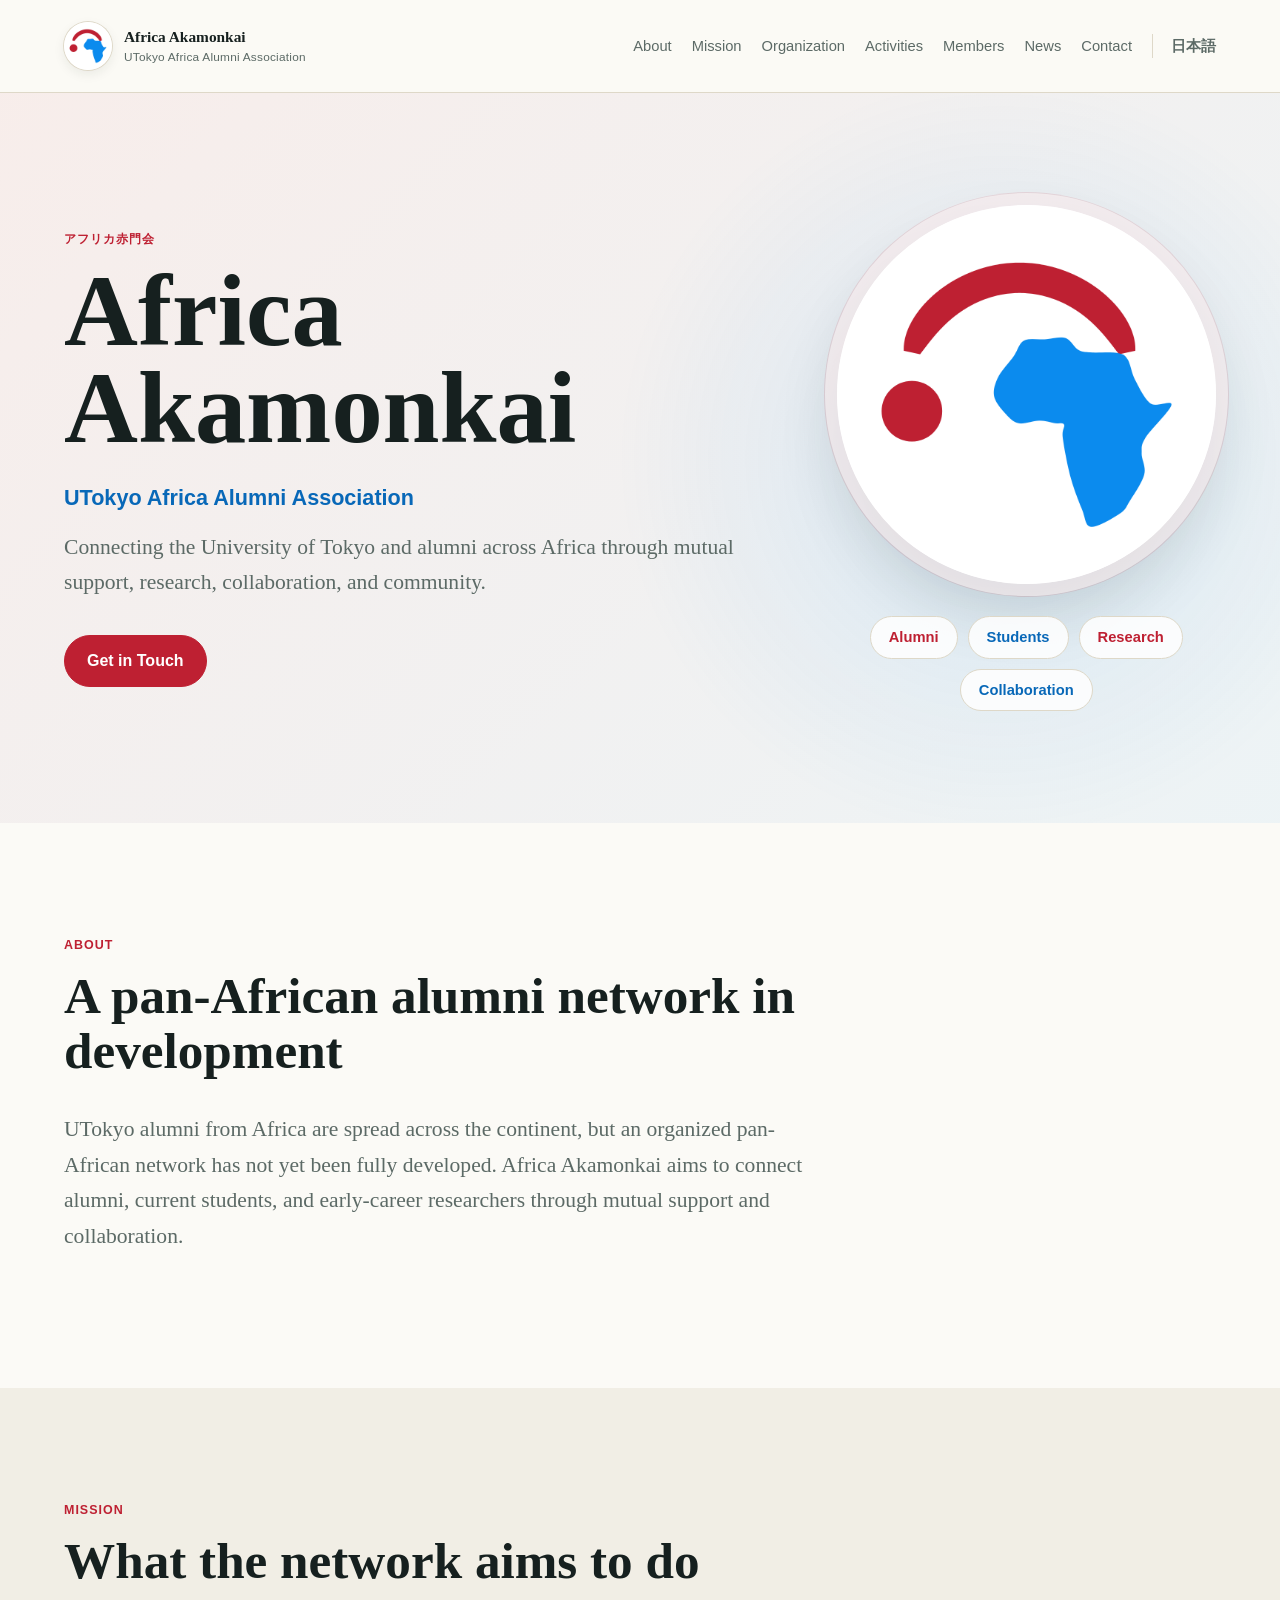
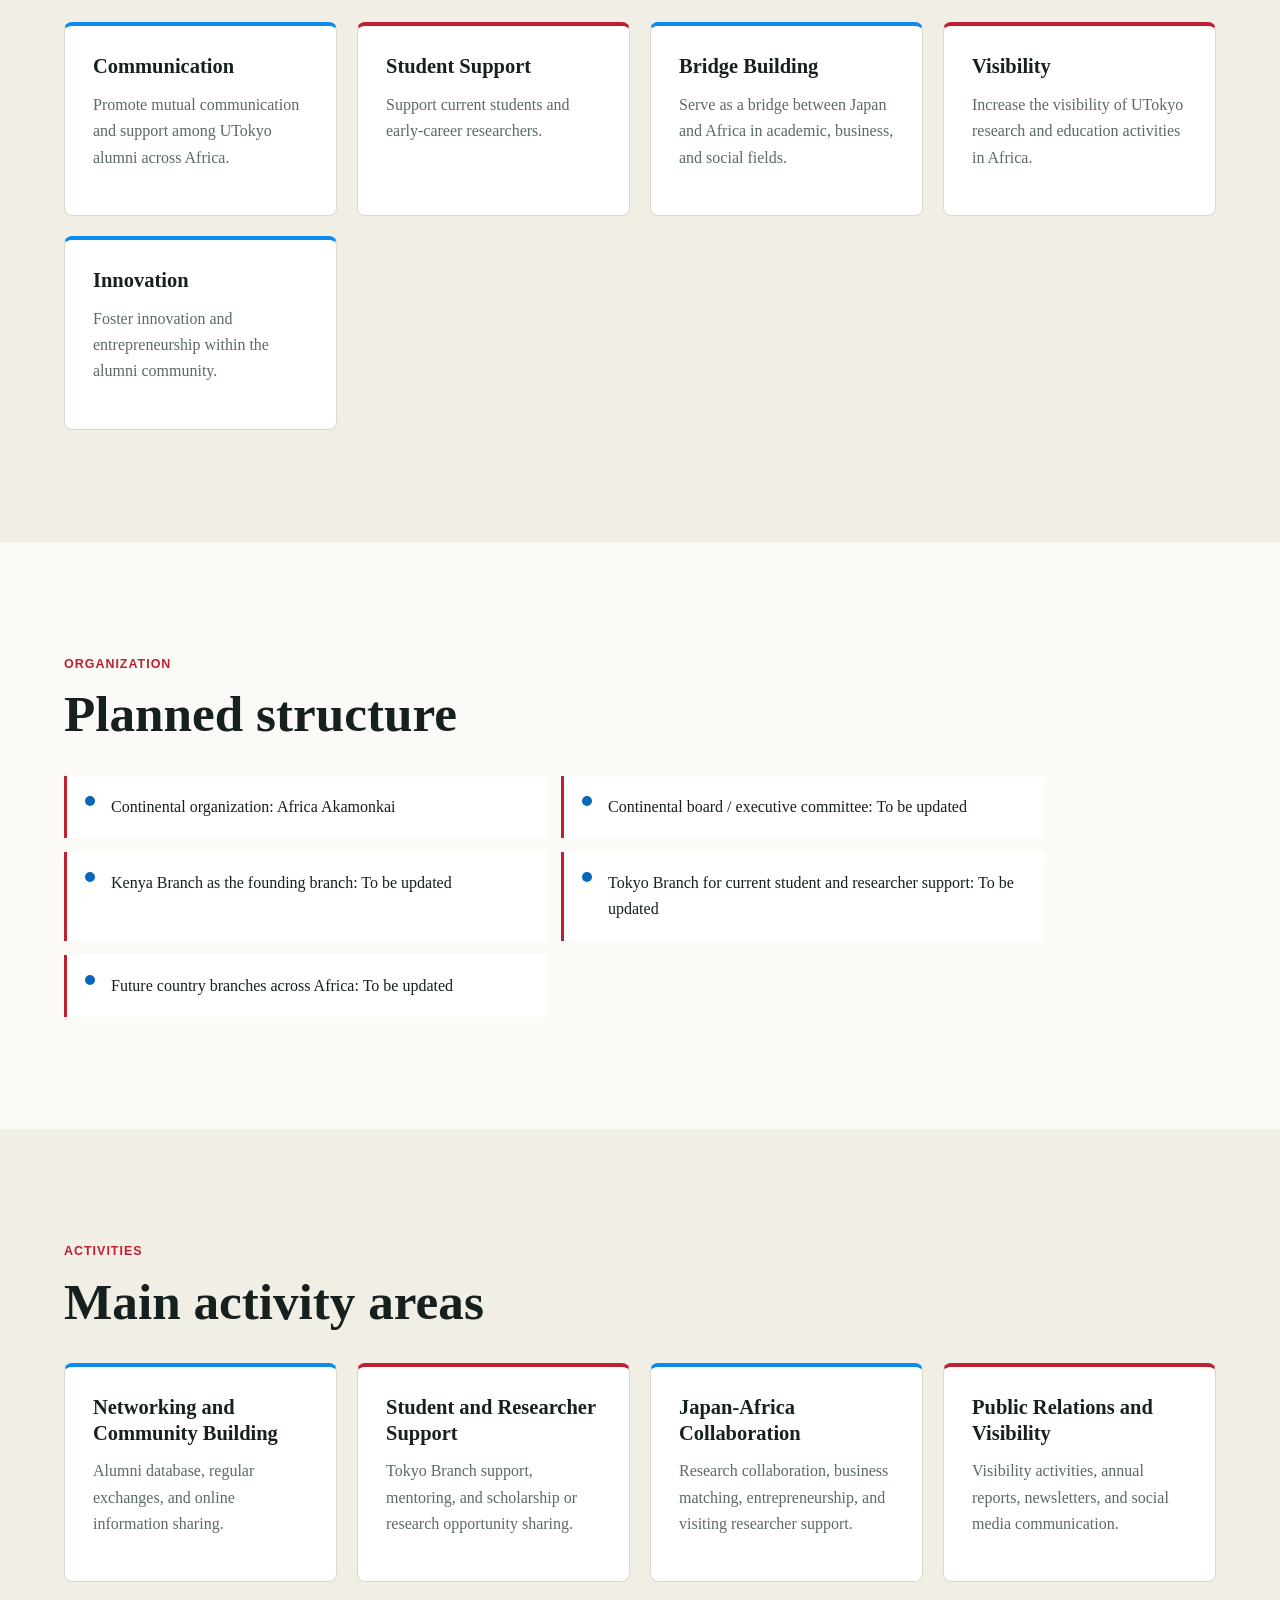
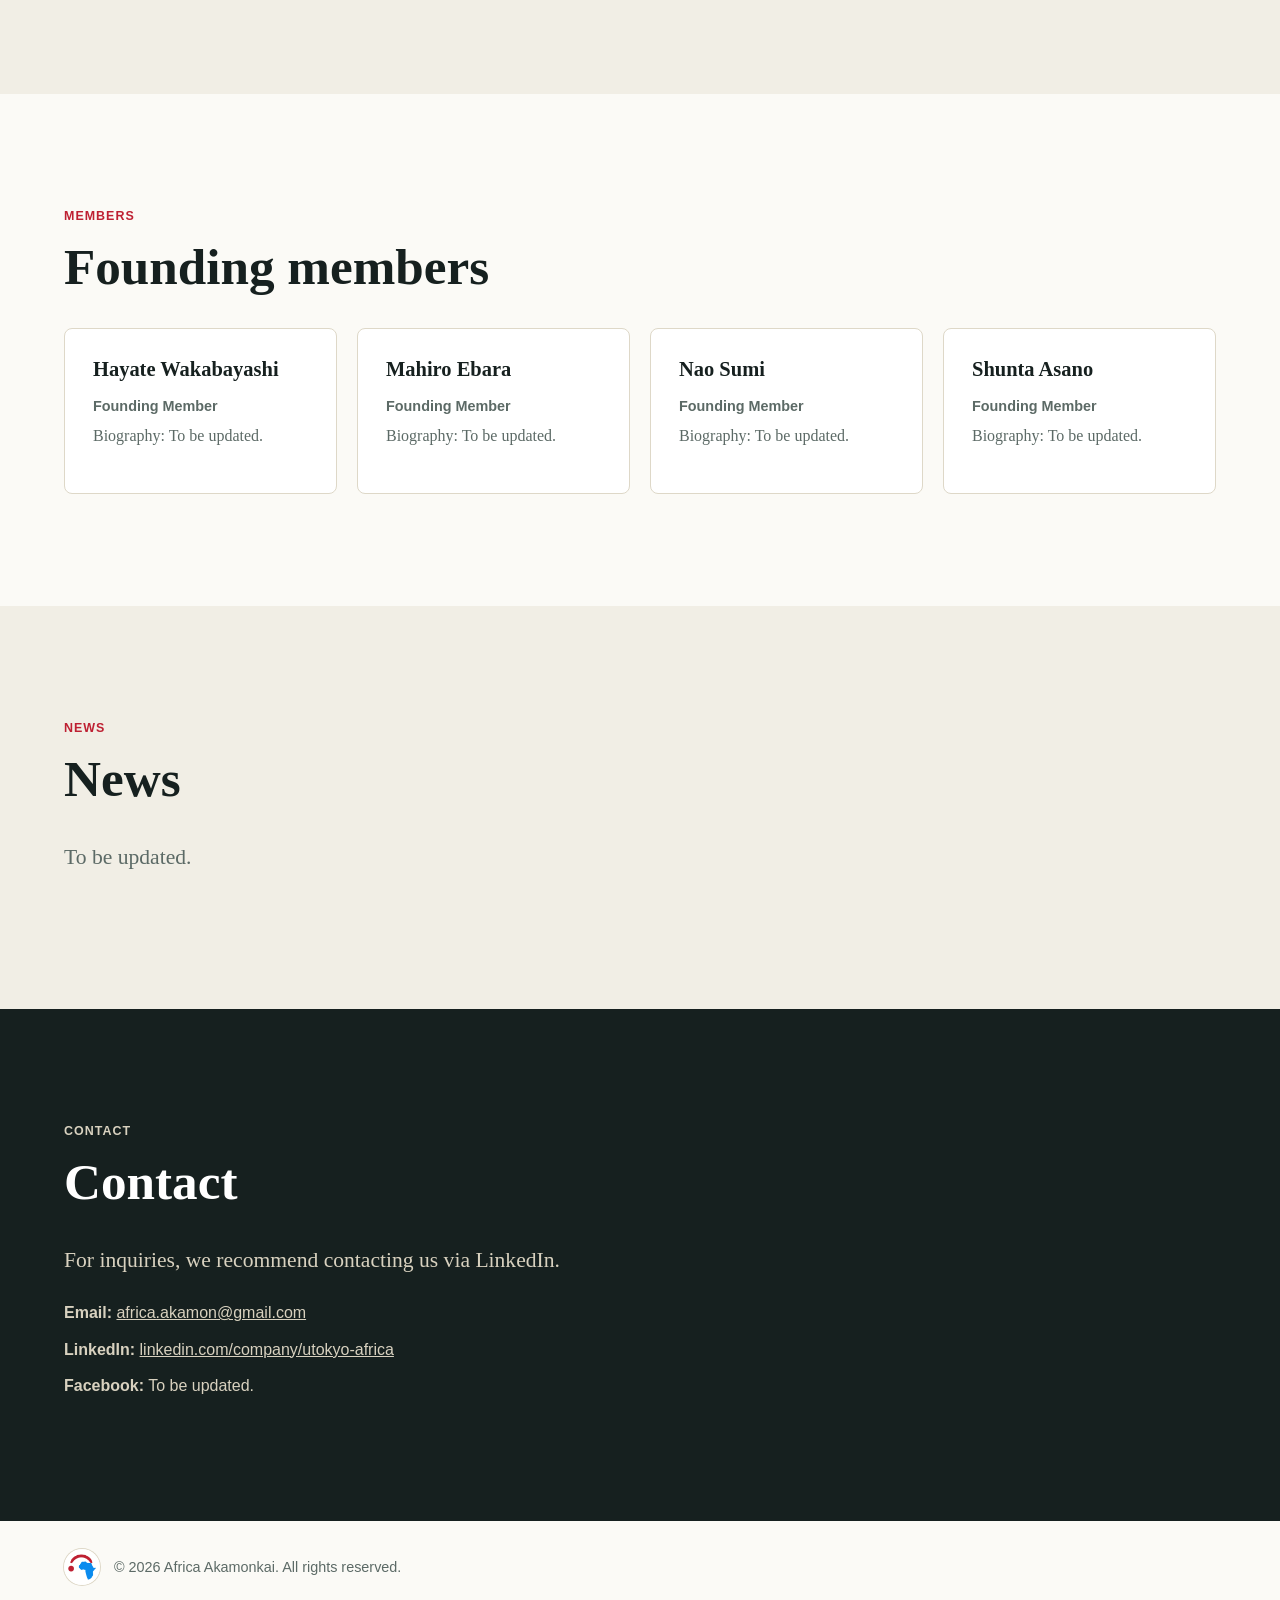
==== index.html @ 0e2a530e "Initial commit" ====
<!DOCTYPE html>
<html lang="en">
<head>
  <meta charset="utf-8">
  <meta name="viewport" content="width=device-width, initial-scale=1">
  <meta name="description" content="Africa Akamonkai is a planned pan-African alumni network connected to the University of Tokyo community.">
  <title>Africa Akamonkai | UTokyo Africa Alumni Association</title>
  <meta property="og:type" content="website">
  <meta property="og:site_name" content="Africa Akamonkai">
  <meta property="og:title" content="Africa Akamonkai | UTokyo Africa Alumni Association">
  <meta property="og:description" content="Africa Akamonkai is a planned pan-African alumni network connected to the University of Tokyo community.">
  <meta property="og:url" content="https://utokyo-africa.github.io/">
  <meta property="og:locale" content="en_US">
  <meta property="og:locale:alternate" content="ja_JP">
  <meta property="og:image" content="https://utokyo-africa.github.io/images/og-image.png">
  <meta property="og:image:type" content="image/png">
  <meta property="og:image:width" content="1200">
  <meta property="og:image:height" content="630">
  <meta property="og:image:alt" content="Africa Akamonkai logo with the text UTokyo Africa Alumni Association">
  <meta name="twitter:card" content="summary_large_image">
  <link rel="alternate" hreflang="ja" href="ja.html">
  <link rel="icon" type="image/png" href="images/akamonkai-icon-white-circle-1024.png">
  <link rel="apple-touch-icon" href="images/akamonkai-icon-white-square-1024.png">
  <link rel="stylesheet" href="styles.css">
</head>
<body>
  <header class="site-header">
    <a class="site-logo" href="#top" aria-label="Africa Akamonkai home">
      <img class="logo-mark" src="images/akamonkai-icon-white-circle-1024.png" alt="" width="48" height="48">
      <span class="logo-text">
        <span>Africa Akamonkai</span>
        <span class="logo-sub">UTokyo Africa Alumni Association</span>
      </span>
    </a>

    <nav class="site-nav" aria-label="Main navigation">
      <a href="#about">About</a>
      <a href="#mission">Mission</a>
      <a href="#organization">Organization</a>
      <a href="#activities">Activities</a>
      <a href="#members">Members</a>
      <a href="#news">News</a>
      <a href="#contact">Contact</a>
      <a class="language-link" href="ja.html" lang="ja">日本語</a>
    </nav>
  </header>

  <main id="top">
    <section class="hero section">
      <div class="hero-content">
        <p class="eyebrow">アフリカ赤門会</p>
        <h1>Africa Akamonkai</h1>
        <p class="subtitle">UTokyo Africa Alumni Association</p>
        <p class="hero-text">
          Connecting the University of Tokyo and alumni across Africa through
          mutual support, research, collaboration, and community.
        </p>
        <a class="button" href="#contact">Get in Touch</a>
      </div>
      <div class="hero-visual">
        <img class="hero-logo" src="images/akamonkai-icon-white-circle-1024.png" alt="Africa Akamonkai logo" width="1024" height="1024">
        <div class="hero-panel" aria-label="Focus areas">
          <span>Alumni</span>
          <span>Students</span>
          <span>Research</span>
          <span>Collaboration</span>
        </div>
      </div>
    </section>

    <section class="section" id="about">
      <div class="section-heading">
        <p class="eyebrow">About</p>
        <h2>A pan-African alumni network in development</h2>
      </div>
      <p class="lead">
        UTokyo alumni from Africa are spread across the continent, but an
        organized pan-African network has not yet been fully developed. Africa
        Akamonkai aims to connect alumni, current students, and early-career
        researchers through mutual support and collaboration.
      </p>
    </section>

    <section class="section tinted" id="mission">
      <div class="section-heading">
        <p class="eyebrow">Mission</p>
        <h2>What the network aims to do</h2>
      </div>
      <div class="card-grid">
        <article class="card">
          <h3>Communication</h3>
          <p>Promote mutual communication and support among UTokyo alumni across Africa.</p>
        </article>
        <article class="card">
          <h3>Student Support</h3>
          <p>Support current students and early-career researchers.</p>
        </article>
        <article class="card">
          <h3>Bridge Building</h3>
          <p>Serve as a bridge between Japan and Africa in academic, business, and social fields.</p>
        </article>
        <article class="card">
          <h3>Visibility</h3>
          <p>Increase the visibility of UTokyo research and education activities in Africa.</p>
        </article>
        <article class="card">
          <h3>Innovation</h3>
          <p>Foster innovation and entrepreneurship within the alumni community.</p>
        </article>
      </div>
    </section>

    <section class="section" id="organization">
      <div class="section-heading">
        <p class="eyebrow">Organization</p>
        <h2>Planned structure</h2>
      </div>
      <ul class="activity-list">
        <li>Continental organization: Africa Akamonkai</li>
        <li>Continental board / executive committee: To be updated</li>
        <li>Kenya Branch as the founding branch: To be updated</li>
        <li>Tokyo Branch for current student and researcher support: To be updated</li>
        <li>Future country branches across Africa: To be updated</li>
      </ul>
    </section>

    <section class="section tinted" id="activities">
      <div class="section-heading">
        <p class="eyebrow">Activities</p>
        <h2>Main activity areas</h2>
      </div>
      <div class="card-grid">
        <article class="card">
          <h3>Networking and Community Building</h3>
          <p>Alumni database, regular exchanges, and online information sharing.</p>
        </article>
        <article class="card">
          <h3>Student and Researcher Support</h3>
          <p>Tokyo Branch support, mentoring, and scholarship or research opportunity sharing.</p>
        </article>
        <article class="card">
          <h3>Japan-Africa Collaboration</h3>
          <p>Research collaboration, business matching, entrepreneurship, and visiting researcher support.</p>
        </article>
        <article class="card">
          <h3>Public Relations and Visibility</h3>
          <p>Visibility activities, annual reports, newsletters, and social media communication.</p>
        </article>
      </div>
    </section>

    <section class="section" id="members">
      <div class="section-heading">
        <p class="eyebrow">Members</p>
        <h2>Founding members</h2>
      </div>
      <div class="card-grid">
        <article class="member-card">
          <h3>Hayate Wakabayashi</h3>
          <p class="role">Founding Member</p>
          <p>Biography: To be updated.</p>
        </article>
        <article class="member-card">
          <h3>Mahiro Ebara</h3>
          <p class="role">Founding Member</p>
          <p>Biography: To be updated.</p>
        </article>
        <article class="member-card">
          <h3>Nao Sumi</h3>
          <p class="role">Founding Member</p>
          <p>Biography: To be updated.</p>
        </article>
        <article class="member-card">
          <h3>Shunta Asano</h3>
          <p class="role">Founding Member</p>
          <p>Biography: To be updated.</p>
        </article>
      </div>
    </section>

    <section class="section tinted" id="news">
      <div class="section-heading">
        <p class="eyebrow">News</p>
        <h2>News</h2>
      </div>
      <p class="lead">To be updated.</p>
    </section>

    <section class="section contact-section" id="contact">
      <div class="section-heading">
        <p class="eyebrow">Contact</p>
        <h2>Contact</h2>
      </div>
      <p class="lead">For inquiries, we recommend contacting us via LinkedIn.</p>
      <div class="contact-list">
        <p><strong>Email:</strong> <a href="mailto:africa.akamon@gmail.com">africa.akamon@gmail.com</a></p>
        <p><strong>LinkedIn:</strong> <a href="https://www.linkedin.com/company/utokyo-africa/home/" target="_blank" rel="noopener noreferrer">linkedin.com/company/utokyo-africa</a></p>
        <p><strong>Facebook:</strong> To be updated.</p>
      </div>
    </section>
  </main>

  <footer class="site-footer">
    <img class="footer-logo" src="images/akamonkai-icon-white-circle-1024.png" alt="" width="36" height="36">
    <p>&copy; 2026 Africa Akamonkai. All rights reserved.</p>
  </footer>
</body>
</html>
---- styles.css ----
:root {
  --ink: #16201f;
  --muted: #5c6a66;
  --paper: #fbfaf6;
  --soft: #f1eee5;
  --line: #ded8c8;
  --akamon-red: #be2032;
  --akamon-red-dark: #9a1828;
  --africa-blue: #0b8bee;
  --africa-blue-ink: #0868b8;
  --white: #ffffff;
  --shadow: 0 18px 45px rgba(22, 32, 31, 0.08);
}

* {
  box-sizing: border-box;
}

html {
  scroll-behavior: smooth;
}

body {
  margin: 0;
  color: var(--ink);
  background: var(--paper);
  font-family: Georgia, "Times New Roman", "Hiragino Mincho ProN", "Yu Mincho", serif;
  line-height: 1.65;
}

a {
  color: inherit;
}

a:focus-visible,
button:focus-visible {
  outline: 3px solid rgba(11, 139, 238, 0.4);
  outline-offset: 4px;
}

.site-header {
  display: flex;
  align-items: center;
  justify-content: space-between;
  gap: 24px;
  padding: 22px clamp(20px, 5vw, 72px);
  border-bottom: 1px solid var(--line);
  background: rgba(251, 250, 246, 0.95);
}

.site-logo {
  display: inline-flex;
  align-items: center;
  gap: 12px;
  color: var(--ink);
  font-size: 0.96rem;
  font-weight: 700;
  line-height: 1.2;
  text-decoration: none;
}

.logo-mark {
  display: block;
  flex-shrink: 0;
  width: 48px;
  height: 48px;
  border-radius: 50%;
  background: var(--white);
  box-shadow: 0 0 0 1px var(--line), 0 4px 12px rgba(22, 32, 31, 0.08);
}

.logo-text {
  display: grid;
  gap: 3px;
}

.logo-sub {
  color: var(--muted);
  font-family: Arial, "Hiragino Sans", "Yu Gothic", sans-serif;
  font-size: 0.74rem;
  font-weight: 400;
  letter-spacing: 0.02em;
}

.site-nav {
  display: flex;
  flex-wrap: wrap;
  justify-content: flex-end;
  gap: 10px 20px;
  color: var(--muted);
  font-family: Arial, sans-serif;
  font-size: 0.92rem;
}

.site-nav a {
  text-decoration: none;
}

.site-nav a:hover {
  color: var(--akamon-red);
}

.language-link {
  padding-left: 18px;
  border-left: 1px solid var(--line);
  font-weight: 700;
}

.section {
  padding: clamp(64px, 9vw, 112px) clamp(20px, 5vw, 72px);
}

.hero {
  display: grid;
  grid-template-columns: minmax(0, 1.1fr) minmax(280px, 0.6fr);
  gap: clamp(32px, 6vw, 84px);
  align-items: center;
  min-height: 74vh;
  background:
    radial-gradient(circle at 78% 50%, rgba(11, 139, 238, 0.12), transparent 36%),
    linear-gradient(135deg, rgba(190, 32, 50, 0.06), rgba(11, 139, 238, 0.06));
}

.hero-content {
  max-width: 850px;
}

.eyebrow {
  margin: 0 0 12px;
  color: var(--akamon-red);
  font-family: Arial, sans-serif;
  font-size: 0.78rem;
  font-weight: 700;
  letter-spacing: 0.08em;
  text-transform: uppercase;
}

h1,
h2,
h3,
p {
  margin-top: 0;
}

h1 {
  max-width: 900px;
  margin-bottom: 24px;
  font-size: clamp(2.8rem, 8vw, 6.6rem);
  line-height: 0.95;
  letter-spacing: 0;
}

h2 {
  margin-bottom: 18px;
  font-size: clamp(2rem, 4vw, 3.6rem);
  line-height: 1.08;
  letter-spacing: 0;
}

h3 {
  margin-bottom: 12px;
  font-size: 1.28rem;
  line-height: 1.25;
}

.hero-text,
.lead,
.subtitle {
  max-width: 760px;
  color: var(--muted);
  font-size: clamp(1.12rem, 2vw, 1.35rem);
}

.subtitle {
  margin-bottom: 14px;
  color: var(--africa-blue-ink);
  font-family: Arial, "Hiragino Sans", "Yu Gothic", sans-serif;
  font-weight: 700;
}

.button {
  display: inline-flex;
  min-height: 48px;
  align-items: center;
  justify-content: center;
  margin-top: 12px;
  padding: 12px 22px;
  border: 1px solid var(--akamon-red);
  border-radius: 999px;
  color: var(--white);
  background: var(--akamon-red);
  font-family: Arial, sans-serif;
  font-weight: 700;
  text-decoration: none;
}

.button:hover {
  background: var(--akamon-red-dark);
}

.hero-visual {
  display: grid;
  justify-items: center;
  gap: 32px;
}

.hero-logo {
  display: block;
  width: min(100%, 380px);
  height: auto;
  border-radius: 50%;
  background: var(--white);
  box-shadow:
    0 0 0 12px rgba(255, 255, 255, 0.55),
    0 0 0 13px rgba(190, 32, 50, 0.12),
    0 28px 60px rgba(22, 32, 31, 0.14);
}

.hero-panel {
  display: flex;
  flex-wrap: wrap;
  justify-content: center;
  gap: 10px;
}

.hero-panel span {
  padding: 8px 18px;
  border: 1px solid var(--line);
  border-radius: 999px;
  color: var(--akamon-red);
  background: rgba(255, 255, 255, 0.85);
  font-family: Arial, "Hiragino Sans", "Yu Gothic", sans-serif;
  font-size: 0.92rem;
  font-weight: 700;
}

.hero-panel span:nth-child(even) {
  color: var(--africa-blue-ink);
}

.section-heading {
  max-width: 760px;
  margin-bottom: 34px;
}

.tinted {
  background: var(--soft);
}

.card-grid {
  display: grid;
  grid-template-columns: repeat(auto-fit, minmax(240px, 1fr));
  gap: 20px;
}

.card,
.member-card,
.news-item {
  border: 1px solid var(--line);
  border-radius: 8px;
  background: var(--white);
}

.card,
.member-card {
  padding: 28px;
}

.card {
  border-top: 4px solid var(--africa-blue);
}

.card:nth-child(even) {
  border-top-color: var(--akamon-red);
}

.card p,
.member-card p,
.news-item p {
  color: var(--muted);
}

.activity-list {
  display: grid;
  grid-template-columns: repeat(2, minmax(0, 1fr));
  gap: 14px;
  max-width: 980px;
  margin: 0;
  padding: 0;
  list-style: none;
}

.activity-list li {
  position: relative;
  padding: 18px 18px 18px 44px;
  border-left: 3px solid var(--akamon-red);
  background: var(--white);
}

.activity-list li::before {
  position: absolute;
  top: 20px;
  left: 18px;
  width: 10px;
  height: 10px;
  border-radius: 50%;
  background: var(--africa-blue-ink);
  content: "";
}

.role {
  margin-bottom: 4px;
  color: var(--akamon-red);
  font-family: Arial, sans-serif;
  font-size: 0.9rem;
  font-weight: 700;
}

.affiliation {
  margin-bottom: 18px;
  font-style: italic;
}

.news-list {
  display: grid;
  gap: 16px;
}

.news-item {
  padding: 24px 28px;
}

.news-item time {
  display: block;
  margin-bottom: 8px;
  color: var(--africa-blue-ink);
  font-family: Arial, sans-serif;
  font-size: 0.86rem;
  font-weight: 700;
}

.contact-section {
  background: var(--ink);
  color: var(--white);
}

.contact-section .eyebrow,
.contact-section .lead {
  color: #d8d1bf;
}

.contact-links {
  display: flex;
  flex-wrap: wrap;
  gap: 12px;
  margin-top: 26px;
}

.contact-list p {
  margin-bottom: 10px;
  color: #d8d1bf;
  font-family: Arial, "Hiragino Sans", "Yu Gothic", sans-serif;
}

.contact-links a {
  display: inline-flex;
  min-height: 44px;
  align-items: center;
  padding: 10px 16px;
  border: 1px solid rgba(255, 255, 255, 0.28);
  border-radius: 999px;
  color: var(--white);
  font-family: Arial, sans-serif;
  text-decoration: none;
}

.contact-links a:hover {
  border-color: var(--white);
  background: rgba(255, 255, 255, 0.08);
}

.site-footer {
  display: flex;
  align-items: center;
  gap: 14px;
  padding: 28px clamp(20px, 5vw, 72px);
  color: var(--muted);
  background: var(--paper);
  font-family: Arial, sans-serif;
  font-size: 0.9rem;
}

.site-footer p {
  margin: 0;
}

.footer-logo {
  display: block;
  width: 36px;
  height: 36px;
  border-radius: 50%;
  box-shadow: 0 0 0 1px var(--line);
}

@media (max-width: 900px) {
  .site-header {
    align-items: flex-start;
    flex-direction: column;
  }

  .site-nav {
    justify-content: flex-start;
  }

  .hero {
    grid-template-columns: 1fr;
    min-height: auto;
  }

  .hero-visual {
    justify-items: start;
    gap: 24px;
  }

  .hero-logo {
    width: min(60%, 260px);
  }

  .hero-panel {
    justify-content: flex-start;
  }

  .card-grid,
  .activity-list {
    grid-template-columns: 1fr;
  }
}

@media (max-width: 560px) {
  .section {
    padding: 56px 18px;
  }

  .site-header {
    padding: 18px;
  }

  .site-nav {
    gap: 8px 14px;
    font-size: 0.88rem;
  }

  .logo-mark {
    width: 42px;
    height: 42px;
  }

  .card,
  .member-card,
  .news-item {
    padding: 22px;
  }
}
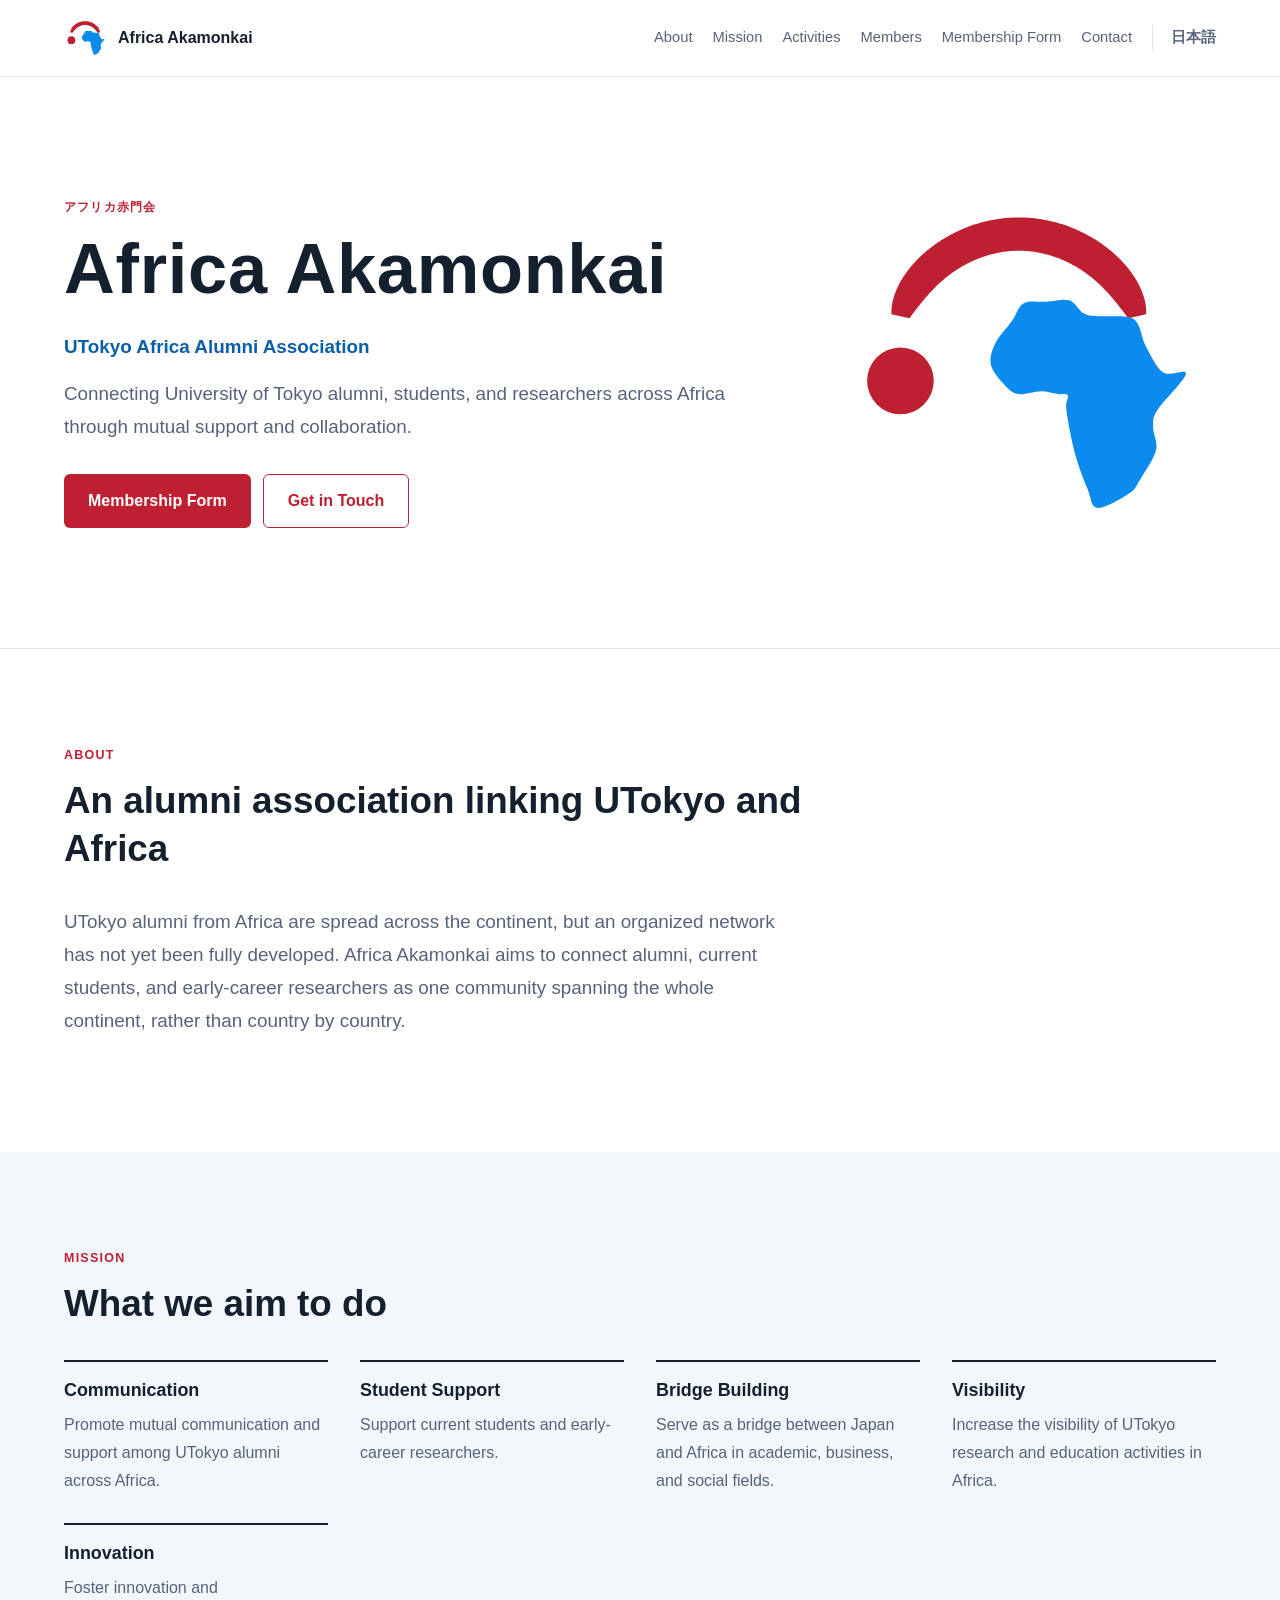
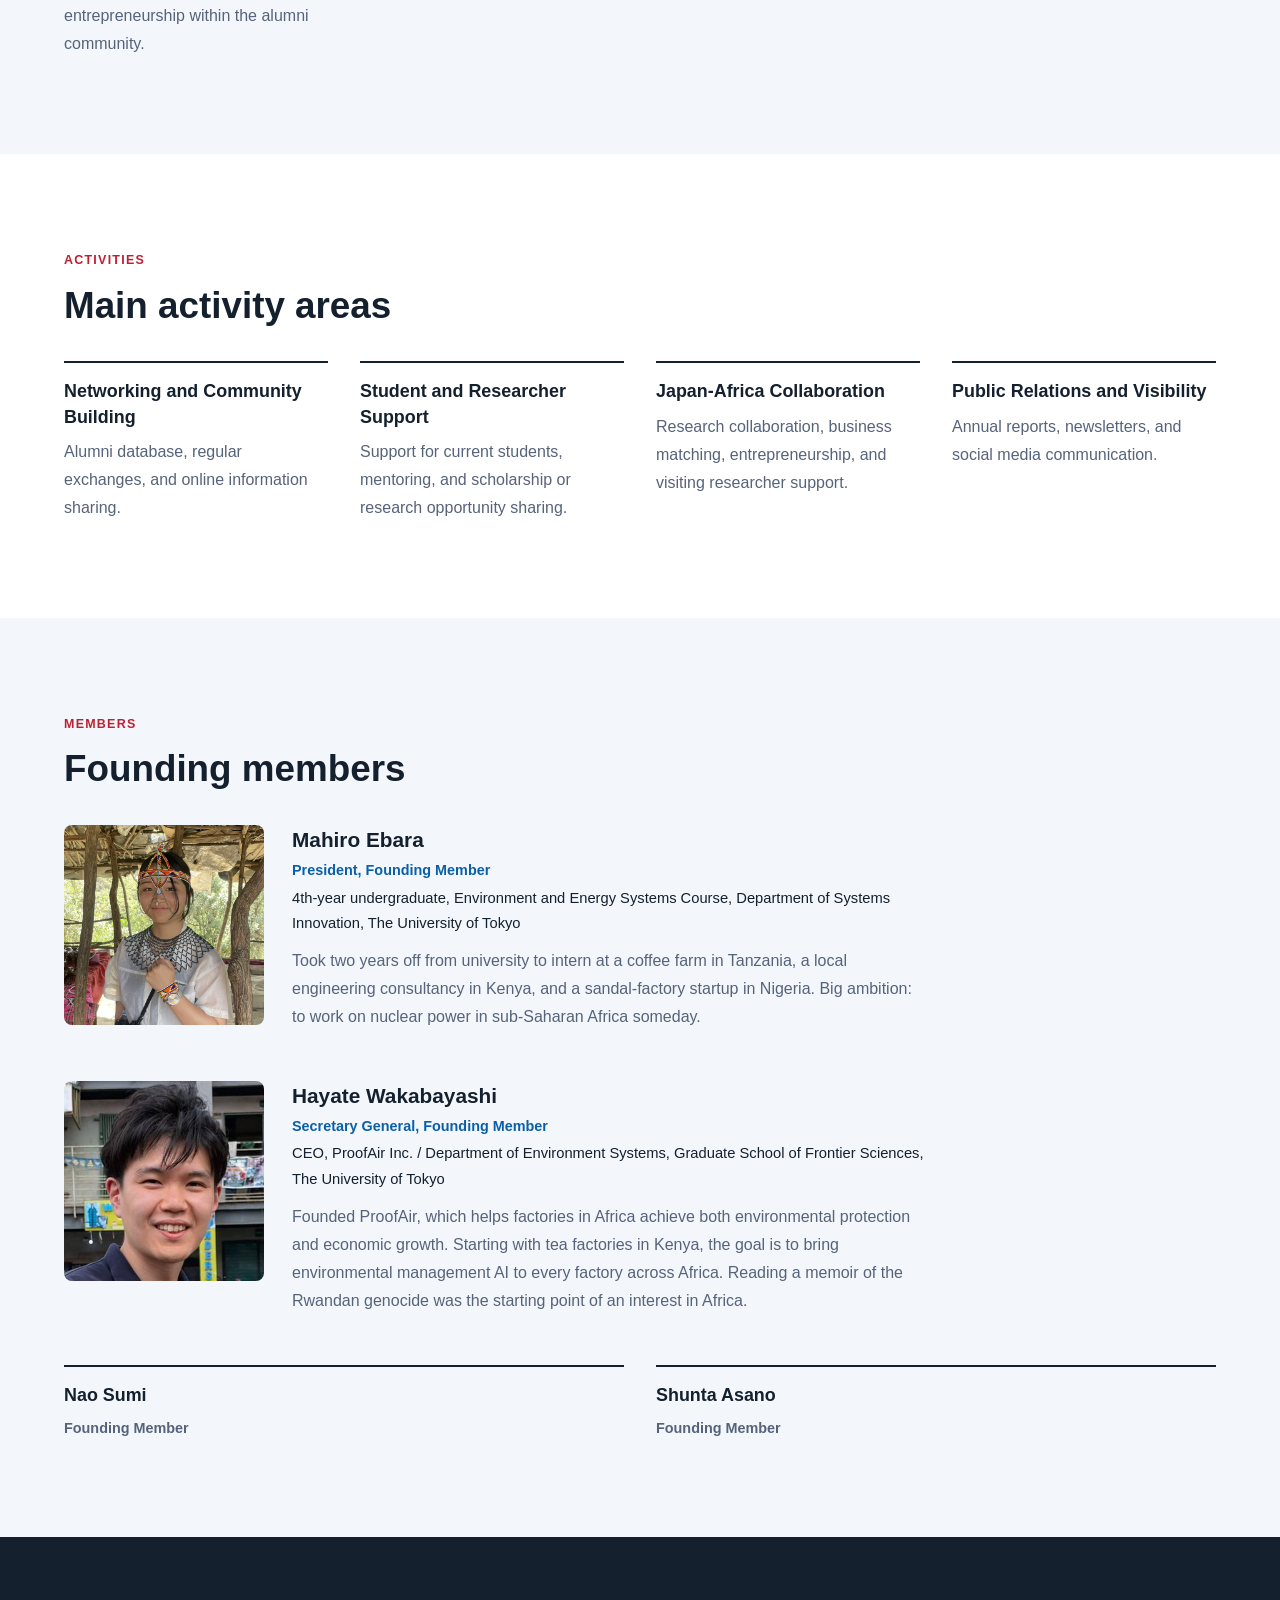
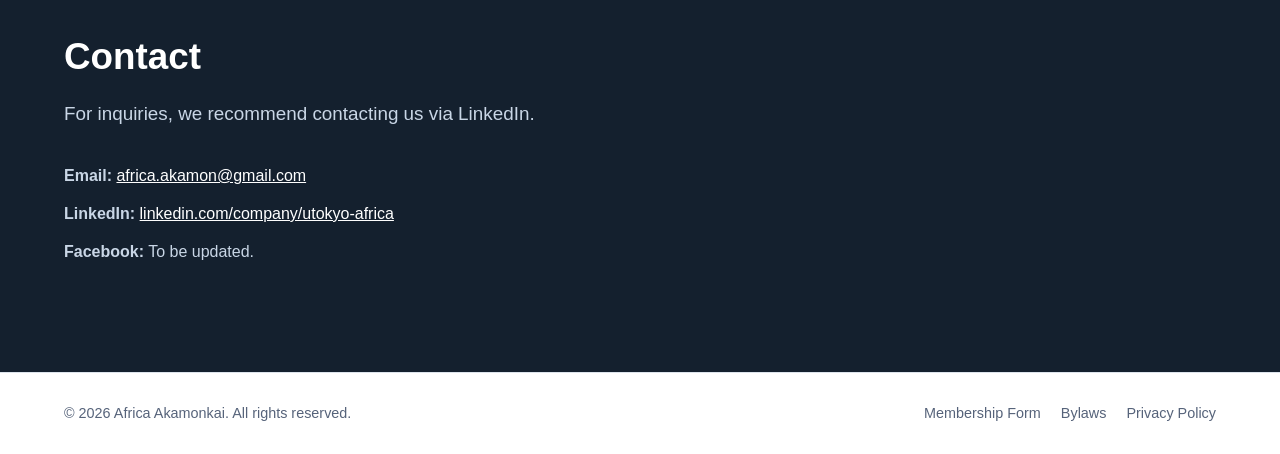
==== commit 18beb710: "Update site design and add membership form, bylaws, and privacy policy pages - Refresh layout, typog" ====
--- a/index.html
+++ b/index.html
@@ -3,43 +3,30 @@
 <head>
   <meta charset="utf-8">
   <meta name="viewport" content="width=device-width, initial-scale=1">
-  <meta name="description" content="Africa Akamonkai is a planned pan-African alumni network connected to the University of Tokyo community.">
+  <meta name="description" content="Africa Akamonkai (UTokyo Africa Alumni Association) connects University of Tokyo alumni, students, and researchers across Africa.">
+  <meta property="og:title" content="Africa Akamonkai | UTokyo Africa Alumni Association">
+  <meta property="og:description" content="Connecting University of Tokyo alumni, students, and researchers across Africa.">
+  <meta property="og:image" content="https://utokyo-africa.github.io/assets/og-image.png">
+  <meta property="og:type" content="website">
   <title>Africa Akamonkai | UTokyo Africa Alumni Association</title>
-  <meta property="og:type" content="website">
-  <meta property="og:site_name" content="Africa Akamonkai">
-  <meta property="og:title" content="Africa Akamonkai | UTokyo Africa Alumni Association">
-  <meta property="og:description" content="Africa Akamonkai is a planned pan-African alumni network connected to the University of Tokyo community.">
-  <meta property="og:url" content="https://utokyo-africa.github.io/">
-  <meta property="og:locale" content="en_US">
-  <meta property="og:locale:alternate" content="ja_JP">
-  <meta property="og:image" content="https://utokyo-africa.github.io/images/og-image.png">
-  <meta property="og:image:type" content="image/png">
-  <meta property="og:image:width" content="1200">
-  <meta property="og:image:height" content="630">
-  <meta property="og:image:alt" content="Africa Akamonkai logo with the text UTokyo Africa Alumni Association">
-  <meta name="twitter:card" content="summary_large_image">
+  <link rel="icon" type="image/png" href="assets/favicon.png">
+  <link rel="apple-touch-icon" href="assets/og-image.png">
   <link rel="alternate" hreflang="ja" href="ja.html">
-  <link rel="icon" type="image/png" href="images/akamonkai-icon-white-circle-1024.png">
-  <link rel="apple-touch-icon" href="images/akamonkai-icon-white-square-1024.png">
   <link rel="stylesheet" href="styles.css">
 </head>
 <body>
   <header class="site-header">
     <a class="site-logo" href="#top" aria-label="Africa Akamonkai home">
-      <img class="logo-mark" src="images/akamonkai-icon-white-circle-1024.png" alt="" width="48" height="48">
-      <span class="logo-text">
-        <span>Africa Akamonkai</span>
-        <span class="logo-sub">UTokyo Africa Alumni Association</span>
-      </span>
+      <img src="assets/logo-mark.svg" alt="" width="44" height="44">
+      <span>Africa Akamonkai</span>
     </a>
 
     <nav class="site-nav" aria-label="Main navigation">
       <a href="#about">About</a>
       <a href="#mission">Mission</a>
-      <a href="#organization">Organization</a>
       <a href="#activities">Activities</a>
       <a href="#members">Members</a>
-      <a href="#news">News</a>
+      <a href="join.html">Membership Form</a>
       <a href="#contact">Contact</a>
       <a class="language-link" href="ja.html" lang="ja">日本語</a>
     </nav>
@@ -48,43 +35,41 @@
   <main id="top">
     <section class="hero section">
       <div class="hero-content">
-        <p class="eyebrow">アフリカ赤門会</p>
+        <p class="eyebrow" lang="ja">アフリカ赤門会</p>
         <h1>Africa Akamonkai</h1>
         <p class="subtitle">UTokyo Africa Alumni Association</p>
         <p class="hero-text">
-          Connecting the University of Tokyo and alumni across Africa through
-          mutual support, research, collaboration, and community.
+          Connecting University of Tokyo alumni, students, and researchers
+          across Africa through mutual support and collaboration.
         </p>
-        <a class="button" href="#contact">Get in Touch</a>
+        <div class="hero-actions">
+          <a class="button" href="join.html">Membership Form</a>
+          <a class="button button-outline" href="#contact">Get in Touch</a>
+        </div>
       </div>
-      <div class="hero-visual">
-        <img class="hero-logo" src="images/akamonkai-icon-white-circle-1024.png" alt="Africa Akamonkai logo" width="1024" height="1024">
-        <div class="hero-panel" aria-label="Focus areas">
-          <span>Alumni</span>
-          <span>Students</span>
-          <span>Research</span>
-          <span>Collaboration</span>
-        </div>
+      <div class="hero-mark">
+        <img src="assets/logo-mark.svg" alt="Africa Akamonkai logo: a red arc rising from a red sun and crossing over to the African continent" width="420" height="420">
       </div>
     </section>
 
     <section class="section" id="about">
       <div class="section-heading">
         <p class="eyebrow">About</p>
-        <h2>A pan-African alumni network in development</h2>
+        <h2>An alumni association linking UTokyo and Africa</h2>
       </div>
       <p class="lead">
         UTokyo alumni from Africa are spread across the continent, but an
-        organized pan-African network has not yet been fully developed. Africa
-        Akamonkai aims to connect alumni, current students, and early-career
-        researchers through mutual support and collaboration.
+        organized network has not yet been fully developed. Africa Akamonkai
+        aims to connect alumni, current students, and early-career researchers
+        as one community spanning the whole continent, rather than country by
+        country.
       </p>
     </section>
 
     <section class="section tinted" id="mission">
       <div class="section-heading">
         <p class="eyebrow">Mission</p>
-        <h2>What the network aims to do</h2>
+        <h2>What we aim to do</h2>
       </div>
       <div class="card-grid">
         <article class="card">
@@ -110,21 +95,7 @@
       </div>
     </section>
 
-    <section class="section" id="organization">
-      <div class="section-heading">
-        <p class="eyebrow">Organization</p>
-        <h2>Planned structure</h2>
-      </div>
-      <ul class="activity-list">
-        <li>Continental organization: Africa Akamonkai</li>
-        <li>Continental board / executive committee: To be updated</li>
-        <li>Kenya Branch as the founding branch: To be updated</li>
-        <li>Tokyo Branch for current student and researcher support: To be updated</li>
-        <li>Future country branches across Africa: To be updated</li>
-      </ul>
-    </section>
-
-    <section class="section tinted" id="activities">
+    <section class="section" id="activities">
       <div class="section-heading">
         <p class="eyebrow">Activities</p>
         <h2>Main activity areas</h2>
@@ -136,7 +107,7 @@
         </article>
         <article class="card">
           <h3>Student and Researcher Support</h3>
-          <p>Tokyo Branch support, mentoring, and scholarship or research opportunity sharing.</p>
+          <p>Support for current students, mentoring, and scholarship or research opportunity sharing.</p>
         </article>
         <article class="card">
           <h3>Japan-Africa Collaboration</h3>
@@ -144,54 +115,52 @@
         </article>
         <article class="card">
           <h3>Public Relations and Visibility</h3>
-          <p>Visibility activities, annual reports, newsletters, and social media communication.</p>
+          <p>Annual reports, newsletters, and social media communication.</p>
         </article>
       </div>
     </section>
 
-    <section class="section" id="members">
+    <section class="section tinted" id="members">
       <div class="section-heading">
         <p class="eyebrow">Members</p>
         <h2>Founding members</h2>
       </div>
+      <article class="member-feature">
+        <img src="assets/member-ebara.jpg" alt="Mahiro Ebara" width="200" height="200">
+        <div>
+          <h3>Mahiro Ebara</h3>
+          <p class="role">President, Founding Member</p>
+          <p class="affiliation">4th-year undergraduate, Environment and Energy Systems Course, Department of Systems Innovation, The University of Tokyo</p>
+          <p>Took two years off from university to intern at a coffee farm in Tanzania, a local engineering consultancy in Kenya, and a sandal-factory startup in Nigeria. Big ambition: to work on nuclear power in sub-Saharan Africa someday.</p>
+        </div>
+      </article>
+      <article class="member-feature">
+        <img src="assets/member-wakabayashi.jpg" alt="Hayate Wakabayashi" width="200" height="200">
+        <div>
+          <h3>Hayate Wakabayashi</h3>
+          <p class="role">Secretary General, Founding Member</p>
+          <p class="affiliation">CEO, ProofAir Inc. / Department of Environment Systems, Graduate School of Frontier Sciences, The University of Tokyo</p>
+          <p>Founded ProofAir, which helps factories in Africa achieve both environmental protection and economic growth. Starting with tea factories in Kenya, the goal is to bring environmental management AI to every factory across Africa. Reading a memoir of the Rwandan genocide was the starting point of an interest in Africa.</p>
+        </div>
+      </article>
       <div class="card-grid">
-        <article class="member-card">
-          <h3>Hayate Wakabayashi</h3>
-          <p class="role">Founding Member</p>
-          <p>Biography: To be updated.</p>
-        </article>
-        <article class="member-card">
-          <h3>Mahiro Ebara</h3>
-          <p class="role">Founding Member</p>
-          <p>Biography: To be updated.</p>
-        </article>
         <article class="member-card">
           <h3>Nao Sumi</h3>
           <p class="role">Founding Member</p>
-          <p>Biography: To be updated.</p>
         </article>
         <article class="member-card">
           <h3>Shunta Asano</h3>
           <p class="role">Founding Member</p>
-          <p>Biography: To be updated.</p>
         </article>
       </div>
     </section>
 
-    <section class="section tinted" id="news">
-      <div class="section-heading">
-        <p class="eyebrow">News</p>
-        <h2>News</h2>
-      </div>
-      <p class="lead">To be updated.</p>
-    </section>
 
     <section class="section contact-section" id="contact">
       <div class="section-heading">
-        <p class="eyebrow">Contact</p>
         <h2>Contact</h2>
+        <p class="lead">For inquiries, we recommend contacting us via LinkedIn.</p>
       </div>
-      <p class="lead">For inquiries, we recommend contacting us via LinkedIn.</p>
       <div class="contact-list">
         <p><strong>Email:</strong> <a href="mailto:africa.akamon@gmail.com">africa.akamon@gmail.com</a></p>
         <p><strong>LinkedIn:</strong> <a href="https://www.linkedin.com/company/utokyo-africa/home/" target="_blank" rel="noopener noreferrer">linkedin.com/company/utokyo-africa</a></p>
@@ -201,8 +170,12 @@
   </main>
 
   <footer class="site-footer">
-    <img class="footer-logo" src="images/akamonkai-icon-white-circle-1024.png" alt="" width="36" height="36">
     <p>&copy; 2026 Africa Akamonkai. All rights reserved.</p>
+    <nav class="footer-links" aria-label="Footer navigation">
+      <a href="join.html">Membership Form</a>
+      <a href="bylaws.html">Bylaws</a>
+      <a href="privacy.html">Privacy Policy</a>
+    </nav>
   </footer>
 </body>
 </html>
--- a/styles.css
+++ b/styles.css
@@ -1,15 +1,16 @@
 :root {
-  --ink: #16201f;
-  --muted: #5c6a66;
-  --paper: #fbfaf6;
-  --soft: #f1eee5;
-  --line: #ded8c8;
-  --akamon-red: #be2032;
-  --akamon-red-dark: #9a1828;
-  --africa-blue: #0b8bee;
-  --africa-blue-ink: #0868b8;
+  /* Logo palette: Akamon red + UTokyo Blue / Yellow */
+  --red: #be2032;
+  --red-dark: #9c1a29;
+  --blue: #0b8bee;
+  --blue-ink: #0a5fa8;
+  --yellow: #ffcd00;
+  --ink: #14202e;
+  --muted: #56637a;
+  --paper: #ffffff;
+  --soft: #f3f7fb;
+  --line: #dde4ec;
   --white: #ffffff;
-  --shadow: 0 18px 45px rgba(22, 32, 31, 0.08);
 }
 
 * {
@@ -24,8 +25,8 @@
   margin: 0;
   color: var(--ink);
   background: var(--paper);
-  font-family: Georgia, "Times New Roman", "Hiragino Mincho ProN", "Yu Mincho", serif;
-  line-height: 1.65;
+  font-family: "Helvetica Neue", Arial, "Hiragino Sans", "Hiragino Kaku Gothic ProN", "Yu Gothic", "Noto Sans JP", Meiryo, sans-serif;
+  line-height: 1.75;
 }
 
 a {
@@ -34,7 +35,7 @@
 
 a:focus-visible,
 button:focus-visible {
-  outline: 3px solid rgba(11, 139, 238, 0.4);
+  outline: 3px solid rgba(11, 139, 238, 0.45);
   outline-offset: 4px;
 }
 
@@ -43,43 +44,26 @@
   align-items: center;
   justify-content: space-between;
   gap: 24px;
-  padding: 22px clamp(20px, 5vw, 72px);
+  padding: 16px clamp(20px, 5vw, 72px);
   border-bottom: 1px solid var(--line);
-  background: rgba(251, 250, 246, 0.95);
+  background: var(--paper);
 }
 
 .site-logo {
   display: inline-flex;
   align-items: center;
-  gap: 12px;
+  gap: 10px;
   color: var(--ink);
-  font-size: 0.96rem;
+  font-size: 1rem;
   font-weight: 700;
   line-height: 1.2;
   text-decoration: none;
 }
 
-.logo-mark {
+.site-logo img {
   display: block;
-  flex-shrink: 0;
-  width: 48px;
-  height: 48px;
-  border-radius: 50%;
-  background: var(--white);
-  box-shadow: 0 0 0 1px var(--line), 0 4px 12px rgba(22, 32, 31, 0.08);
-}
-
-.logo-text {
-  display: grid;
-  gap: 3px;
-}
-
-.logo-sub {
-  color: var(--muted);
-  font-family: Arial, "Hiragino Sans", "Yu Gothic", sans-serif;
-  font-size: 0.74rem;
-  font-weight: 400;
-  letter-spacing: 0.02em;
+  width: 44px;
+  height: 44px;
 }
 
 .site-nav {
@@ -88,7 +72,6 @@
   justify-content: flex-end;
   gap: 10px 20px;
   color: var(--muted);
-  font-family: Arial, sans-serif;
   font-size: 0.92rem;
 }
 
@@ -96,8 +79,9 @@
   text-decoration: none;
 }
 
-.site-nav a:hover {
-  color: var(--akamon-red);
+.site-nav a:hover,
+.site-nav a[aria-current="page"] {
+  color: var(--red);
 }
 
 .language-link {
@@ -107,31 +91,35 @@
 }
 
 .section {
-  padding: clamp(64px, 9vw, 112px) clamp(20px, 5vw, 72px);
+  padding: clamp(56px, 8vw, 96px) clamp(20px, 5vw, 72px);
 }
 
 .hero {
   display: grid;
-  grid-template-columns: minmax(0, 1.1fr) minmax(280px, 0.6fr);
+  grid-template-columns: minmax(0, 1.1fr) minmax(240px, 0.6fr);
   gap: clamp(32px, 6vw, 84px);
   align-items: center;
-  min-height: 74vh;
-  background:
-    radial-gradient(circle at 78% 50%, rgba(11, 139, 238, 0.12), transparent 36%),
-    linear-gradient(135deg, rgba(190, 32, 50, 0.06), rgba(11, 139, 238, 0.06));
+  border-bottom: 1px solid var(--line);
 }
 
 .hero-content {
-  max-width: 850px;
+  max-width: 760px;
+}
+
+.hero-mark img {
+  display: block;
+  width: 100%;
+  max-width: 420px;
+  height: auto;
+  margin: 0 auto;
 }
 
 .eyebrow {
-  margin: 0 0 12px;
-  color: var(--akamon-red);
-  font-family: Arial, sans-serif;
+  margin: 0 0 10px;
+  color: var(--red);
   font-size: 0.78rem;
   font-weight: 700;
-  letter-spacing: 0.08em;
+  letter-spacing: 0.1em;
   text-transform: uppercase;
 }
 
@@ -143,38 +131,35 @@
 }
 
 h1 {
-  max-width: 900px;
-  margin-bottom: 24px;
-  font-size: clamp(2.8rem, 8vw, 6.6rem);
-  line-height: 0.95;
-  letter-spacing: 0;
+  margin-bottom: 20px;
+  font-size: clamp(2.4rem, 6vw, 4.4rem);
+  line-height: 1.15;
+  letter-spacing: 0.01em;
 }
 
 h2 {
-  margin-bottom: 18px;
-  font-size: clamp(2rem, 4vw, 3.6rem);
-  line-height: 1.08;
-  letter-spacing: 0;
+  margin-bottom: 16px;
+  font-size: clamp(1.6rem, 3vw, 2.3rem);
+  line-height: 1.3;
 }
 
 h3 {
-  margin-bottom: 12px;
-  font-size: 1.28rem;
-  line-height: 1.25;
+  margin-bottom: 8px;
+  font-size: 1.12rem;
+  line-height: 1.4;
 }
 
 .hero-text,
 .lead,
 .subtitle {
-  max-width: 760px;
-  color: var(--muted);
-  font-size: clamp(1.12rem, 2vw, 1.35rem);
+  max-width: 720px;
+  color: var(--muted);
+  font-size: clamp(1.02rem, 1.6vw, 1.18rem);
 }
 
 .subtitle {
   margin-bottom: 14px;
-  color: var(--africa-blue-ink);
-  font-family: Arial, "Hiragino Sans", "Yu Gothic", sans-serif;
+  color: var(--blue-ink);
   font-weight: 700;
 }
 
@@ -184,63 +169,37 @@
   align-items: center;
   justify-content: center;
   margin-top: 12px;
-  padding: 12px 22px;
-  border: 1px solid var(--akamon-red);
-  border-radius: 999px;
+  padding: 12px 24px;
+  border-radius: 6px;
   color: var(--white);
-  background: var(--akamon-red);
-  font-family: Arial, sans-serif;
+  background: var(--red);
   font-weight: 700;
   text-decoration: none;
 }
 
 .button:hover {
-  background: var(--akamon-red-dark);
-}
-
-.hero-visual {
-  display: grid;
-  justify-items: center;
-  gap: 32px;
-}
-
-.hero-logo {
-  display: block;
-  width: min(100%, 380px);
-  height: auto;
-  border-radius: 50%;
+  background: var(--red-dark);
+}
+
+.hero-actions {
+  display: flex;
+  flex-wrap: wrap;
+  gap: 12px;
+}
+
+.button-outline {
+  border: 1px solid var(--red);
+  color: var(--red);
   background: var(--white);
-  box-shadow:
-    0 0 0 12px rgba(255, 255, 255, 0.55),
-    0 0 0 13px rgba(190, 32, 50, 0.12),
-    0 28px 60px rgba(22, 32, 31, 0.14);
-}
-
-.hero-panel {
-  display: flex;
-  flex-wrap: wrap;
-  justify-content: center;
-  gap: 10px;
-}
-
-.hero-panel span {
-  padding: 8px 18px;
-  border: 1px solid var(--line);
-  border-radius: 999px;
-  color: var(--akamon-red);
-  background: rgba(255, 255, 255, 0.85);
-  font-family: Arial, "Hiragino Sans", "Yu Gothic", sans-serif;
-  font-size: 0.92rem;
-  font-weight: 700;
-}
-
-.hero-panel span:nth-child(even) {
-  color: var(--africa-blue-ink);
+}
+
+.button-outline:hover {
+  color: var(--white);
 }
 
 .section-heading {
   max-width: 760px;
-  margin-bottom: 34px;
+  margin-bottom: 32px;
 }
 
 .tinted {
@@ -249,94 +208,120 @@
 
 .card-grid {
   display: grid;
-  grid-template-columns: repeat(auto-fit, minmax(240px, 1fr));
-  gap: 20px;
-}
-
-.card,
-.member-card,
-.news-item {
-  border: 1px solid var(--line);
-  border-radius: 8px;
-  background: var(--white);
+  grid-template-columns: repeat(auto-fit, minmax(220px, 1fr));
+  gap: 28px 32px;
 }
 
 .card,
 .member-card {
-  padding: 28px;
-}
-
-.card {
-  border-top: 4px solid var(--africa-blue);
-}
-
-.card:nth-child(even) {
-  border-top-color: var(--akamon-red);
+  padding-top: 16px;
+  border-top: 2px solid var(--ink);
 }
 
 .card p,
 .member-card p,
 .news-item p {
-  color: var(--muted);
+  margin-bottom: 0;
+  color: var(--muted);
+}
+
+.note {
+  margin: 24px 0 0;
+  color: var(--muted);
+  font-size: 0.9rem;
 }
 
 .activity-list {
   display: grid;
-  grid-template-columns: repeat(2, minmax(0, 1fr));
-  gap: 14px;
-  max-width: 980px;
+  gap: 0;
+  max-width: 860px;
   margin: 0;
   padding: 0;
+  border-top: 1px solid var(--line);
   list-style: none;
 }
 
 .activity-list li {
-  position: relative;
-  padding: 18px 18px 18px 44px;
-  border-left: 3px solid var(--akamon-red);
+  display: grid;
+  grid-template-columns: 11em minmax(0, 1fr);
+  gap: 16px;
+  padding: 16px 0;
+  border-bottom: 1px solid var(--line);
+}
+
+.activity-list strong {
+  color: var(--ink);
+}
+
+.activity-list span {
+  color: var(--muted);
+}
+
+.role {
+  color: var(--blue-ink);
+  font-size: 0.9rem;
+  font-weight: 700;
+}
+
+.member-feature {
+  display: grid;
+  grid-template-columns: 200px minmax(0, 1fr);
+  gap: 28px;
+  align-items: start;
+  max-width: 860px;
+  margin-bottom: 40px;
+}
+
+.member-feature img {
+  display: block;
+  width: 100%;
+  height: auto;
+  border-radius: 8px;
+}
+
+.member-feature h3 {
+  margin-bottom: 4px;
+  font-size: 1.3rem;
+}
+
+.member-feature p {
+  margin-bottom: 10px;
+  color: var(--muted);
+}
+
+.member-feature .role {
+  margin-bottom: 2px;
+  color: var(--blue-ink);
+}
+
+.member-feature .affiliation {
+  color: var(--ink);
+  font-size: 0.92rem;
+}
+
+.news-list {
+  display: grid;
+  gap: 16px;
+  max-width: 860px;
+}
+
+.news-item {
+  padding: 22px 26px;
+  border: 1px solid var(--line);
+  border-left: 4px solid var(--blue);
   background: var(--white);
-}
-
-.activity-list li::before {
-  position: absolute;
-  top: 20px;
-  left: 18px;
-  width: 10px;
-  height: 10px;
-  border-radius: 50%;
-  background: var(--africa-blue-ink);
-  content: "";
-}
-
-.role {
-  margin-bottom: 4px;
-  color: var(--akamon-red);
-  font-family: Arial, sans-serif;
-  font-size: 0.9rem;
-  font-weight: 700;
-}
-
-.affiliation {
-  margin-bottom: 18px;
-  font-style: italic;
-}
-
-.news-list {
-  display: grid;
-  gap: 16px;
-}
-
-.news-item {
-  padding: 24px 28px;
 }
 
 .news-item time {
   display: block;
-  margin-bottom: 8px;
-  color: var(--africa-blue-ink);
-  font-family: Arial, sans-serif;
+  margin-bottom: 6px;
+  color: var(--blue-ink);
   font-size: 0.86rem;
   font-weight: 700;
+}
+
+.news-item a {
+  color: var(--blue-ink);
 }
 
 .contact-section {
@@ -344,49 +329,33 @@
   color: var(--white);
 }
 
-.contact-section .eyebrow,
-.contact-section .lead {
-  color: #d8d1bf;
-}
-
-.contact-links {
-  display: flex;
-  flex-wrap: wrap;
-  gap: 12px;
-  margin-top: 26px;
+.contact-section .eyebrow {
+  color: var(--yellow);
+}
+
+.contact-section .lead,
+.contact-list p {
+  color: #c9d6e6;
 }
 
 .contact-list p {
   margin-bottom: 10px;
-  color: #d8d1bf;
-  font-family: Arial, "Hiragino Sans", "Yu Gothic", sans-serif;
-}
-
-.contact-links a {
-  display: inline-flex;
-  min-height: 44px;
+}
+
+.contact-list a {
+  color: var(--white);
+}
+
+.site-footer {
+  display: flex;
+  flex-wrap: wrap;
   align-items: center;
-  padding: 10px 16px;
-  border: 1px solid rgba(255, 255, 255, 0.28);
-  border-radius: 999px;
-  color: var(--white);
-  font-family: Arial, sans-serif;
-  text-decoration: none;
-}
-
-.contact-links a:hover {
-  border-color: var(--white);
-  background: rgba(255, 255, 255, 0.08);
-}
-
-.site-footer {
-  display: flex;
-  align-items: center;
-  gap: 14px;
+  justify-content: space-between;
+  gap: 12px 24px;
   padding: 28px clamp(20px, 5vw, 72px);
+  border-top: 1px solid var(--line);
   color: var(--muted);
   background: var(--paper);
-  font-family: Arial, sans-serif;
   font-size: 0.9rem;
 }
 
@@ -394,12 +363,64 @@
   margin: 0;
 }
 
-.footer-logo {
-  display: block;
-  width: 36px;
-  height: 36px;
-  border-radius: 50%;
-  box-shadow: 0 0 0 1px var(--line);
+.footer-links {
+  display: flex;
+  flex-wrap: wrap;
+  gap: 8px 20px;
+}
+
+.footer-links a {
+  text-decoration: none;
+}
+
+.footer-links a:hover,
+.footer-links a[aria-current="page"] {
+  color: var(--red);
+}
+
+.page-section {
+  min-height: 60vh;
+}
+
+.page-title {
+  margin-bottom: 16px;
+  font-size: clamp(2rem, 4.5vw, 3.2rem);
+  line-height: 1.2;
+}
+
+.status-note {
+  max-width: 720px;
+  margin-bottom: 16px;
+  padding: 10px 16px;
+  border-left: 4px solid var(--yellow);
+  background: var(--soft);
+  font-weight: 700;
+}
+
+.form-grid {
+  display: grid;
+  grid-template-columns: repeat(2, minmax(0, 1fr));
+  gap: 28px 32px;
+  max-width: 860px;
+}
+
+.form-card {
+  display: flex;
+  flex-direction: column;
+  align-items: flex-start;
+}
+
+.form-card-title {
+  margin-bottom: 4px;
+  font-size: 1.3rem;
+}
+
+.form-card p {
+  margin-bottom: 8px;
+}
+
+.form-card .button {
+  margin-top: auto;
 }
 
 @media (max-width: 900px) {
@@ -414,35 +435,29 @@
 
   .hero {
     grid-template-columns: 1fr;
-    min-height: auto;
-  }
-
-  .hero-visual {
-    justify-items: start;
-    gap: 24px;
-  }
-
-  .hero-logo {
-    width: min(60%, 260px);
-  }
-
-  .hero-panel {
-    justify-content: flex-start;
-  }
-
-  .card-grid,
-  .activity-list {
+  }
+
+  .hero-mark {
+    order: -1;
+  }
+
+  .hero-mark img {
+    max-width: 220px;
+    margin: 0;
+  }
+
+  .form-grid {
     grid-template-columns: 1fr;
   }
 }
 
 @media (max-width: 560px) {
   .section {
-    padding: 56px 18px;
+    padding: 48px 18px;
   }
 
   .site-header {
-    padding: 18px;
+    padding: 16px 18px;
   }
 
   .site-nav {
@@ -450,14 +465,21 @@
     font-size: 0.88rem;
   }
 
-  .logo-mark {
-    width: 42px;
-    height: 42px;
-  }
-
-  .card,
-  .member-card,
+  .member-feature {
+    grid-template-columns: 1fr;
+    gap: 18px;
+  }
+
+  .member-feature img {
+    max-width: 200px;
+  }
+
+  .activity-list li {
+    grid-template-columns: 1fr;
+    gap: 4px;
+  }
+
   .news-item {
-    padding: 22px;
-  }
-}
+    padding: 18px 20px;
+  }
+}
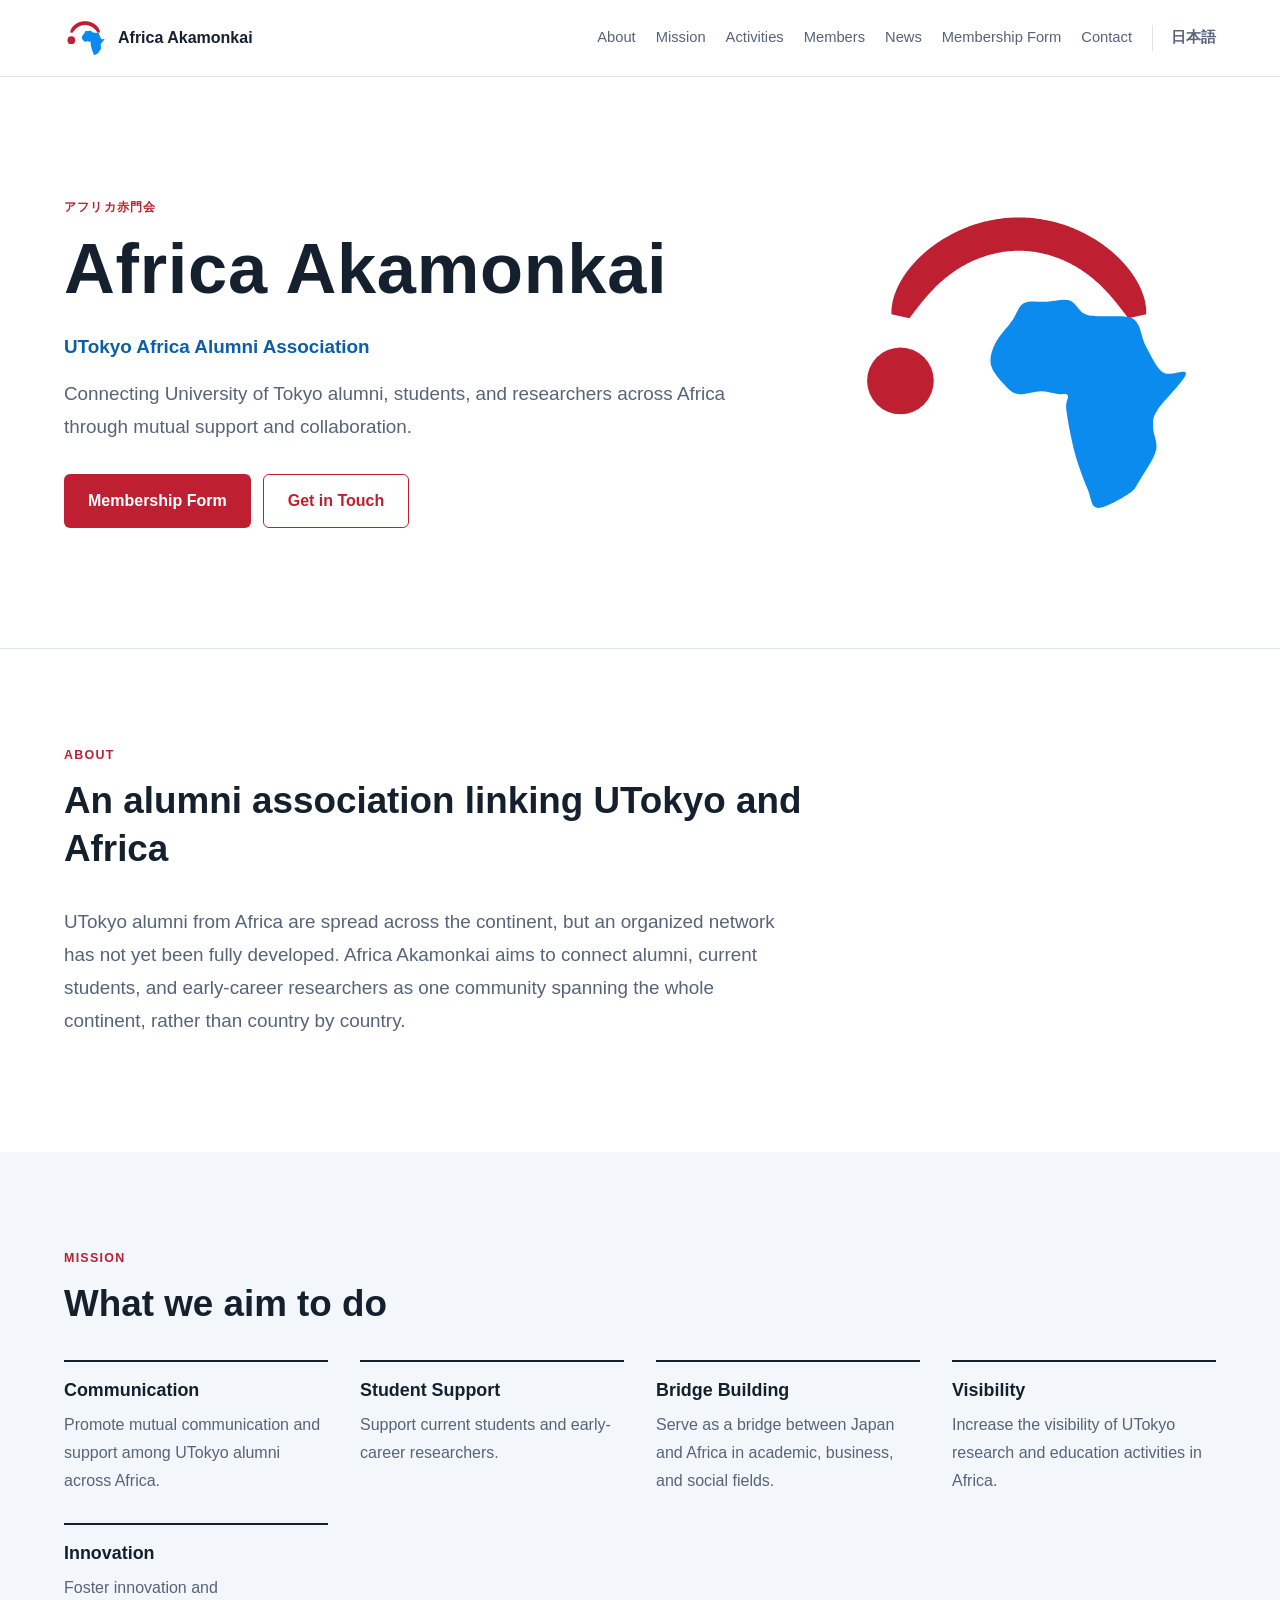
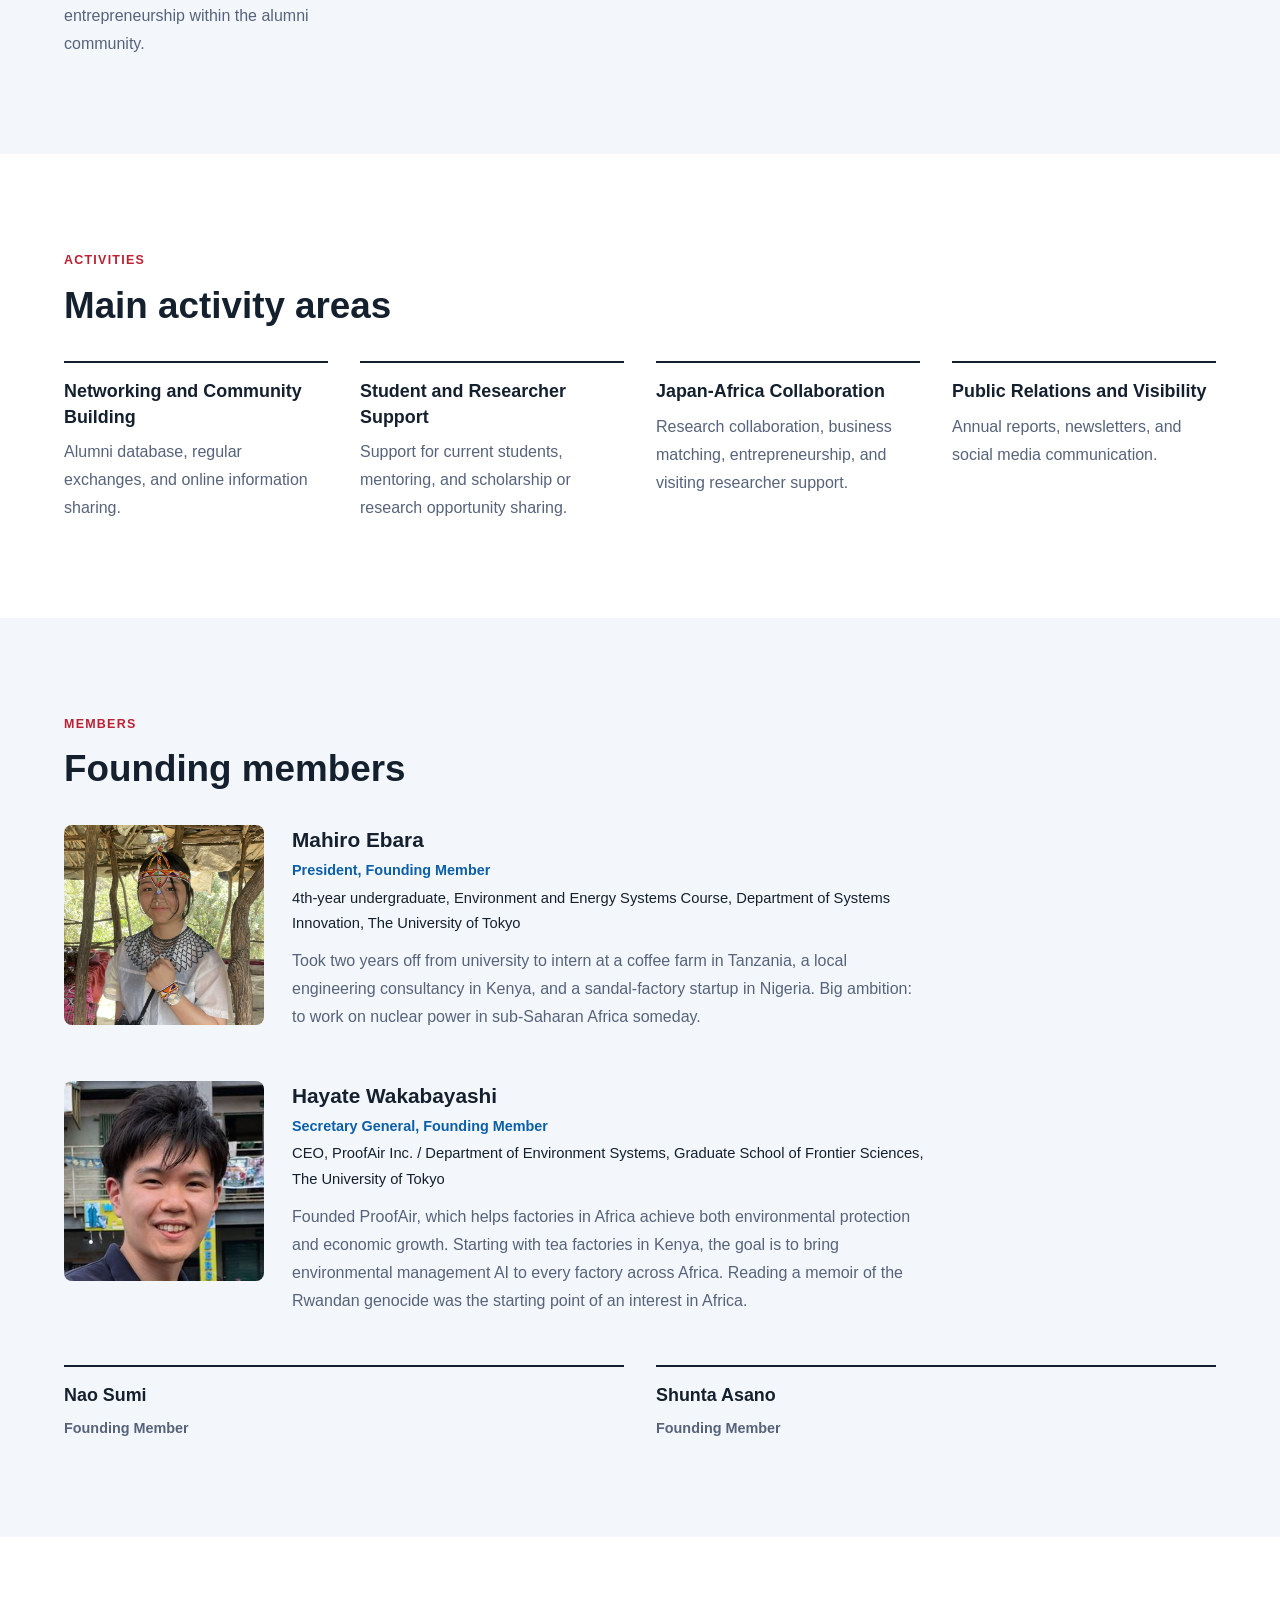
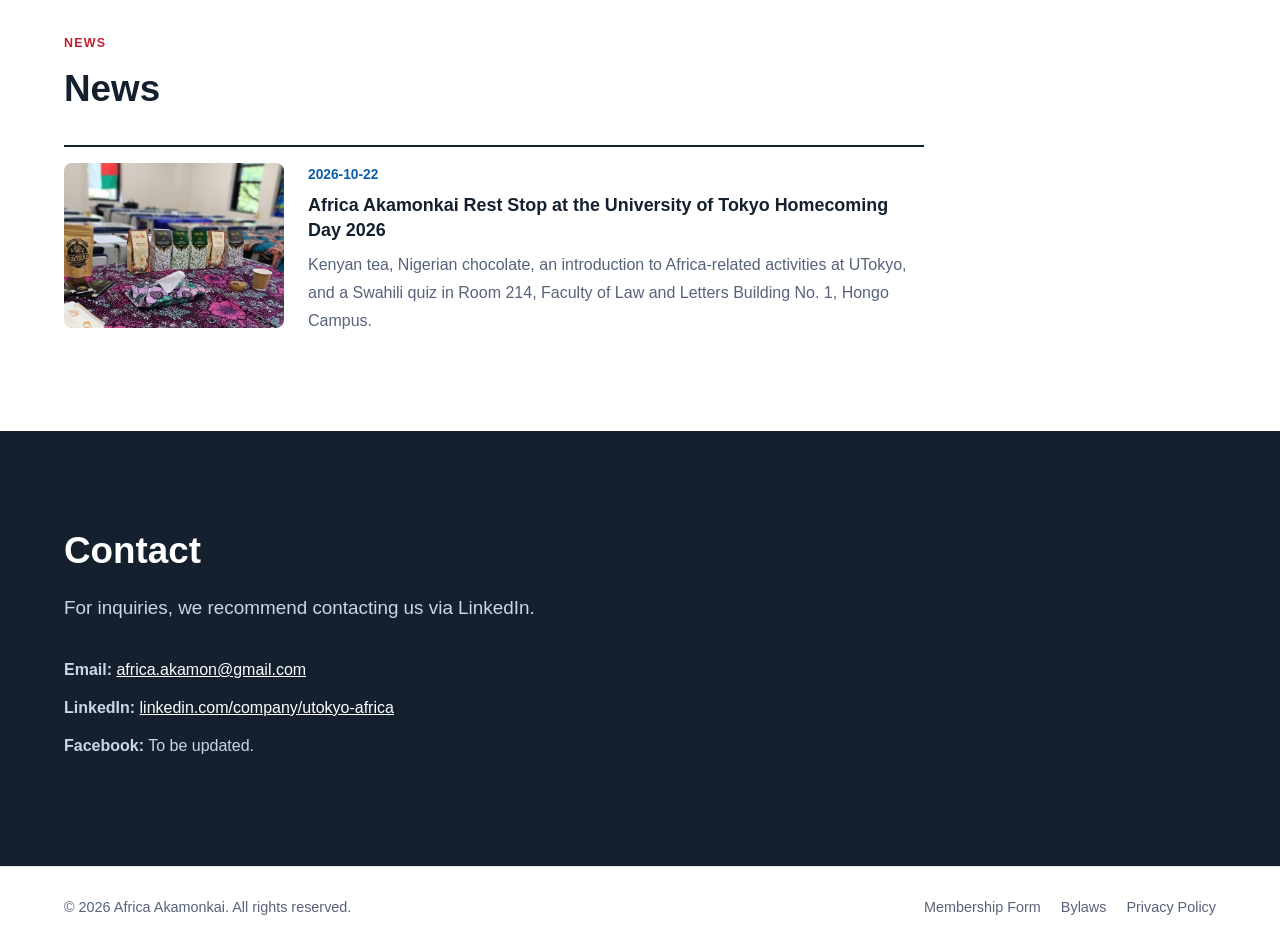
==== commit d4d78d67: "2026-10-24: Add News section and Homecoming Day 2026 report" ====
--- a/index.html
+++ b/index.html
@@ -26,6 +26,7 @@
       <a href="#mission">Mission</a>
       <a href="#activities">Activities</a>
       <a href="#members">Members</a>
+      <a href="#news">News</a>
       <a href="join.html">Membership Form</a>
       <a href="#contact">Contact</a>
       <a class="language-link" href="ja.html" lang="ja">日本語</a>
@@ -155,6 +156,24 @@
       </div>
     </section>
 
+    <section class="section" id="news">
+      <div class="section-heading">
+        <p class="eyebrow">News</p>
+        <h2>News</h2>
+      </div>
+      <div class="news-list">
+        <article class="news-item">
+          <a class="news-thumb" href="news-2026-10-homecoming.html" tabindex="-1" aria-hidden="true">
+            <img src="assets/news/hcd2026-header.jpg" alt="" width="1800" height="900" loading="lazy">
+          </a>
+          <div>
+            <time datetime="2026-10-22">2026-10-22</time>
+            <h3><a href="news-2026-10-homecoming.html">Africa Akamonkai Rest Stop at the University of Tokyo Homecoming Day 2026</a></h3>
+            <p>Kenyan tea, Nigerian chocolate, an introduction to Africa-related activities at UTokyo, and a Swahili quiz in Room 214, Faculty of Law and Letters Building No. 1, Hongo Campus.</p>
+          </div>
+        </article>
+      </div>
+    </section>
 
     <section class="section contact-section" id="contact">
       <div class="section-heading">
--- a/styles.css
+++ b/styles.css
@@ -130,6 +130,12 @@
   margin-top: 0;
 }
 
+h1,
+h2,
+h3 {
+  word-break: auto-phrase;
+}
+
 h1 {
   margin-bottom: 20px;
   font-size: clamp(2.4rem, 6vw, 4.4rem);
@@ -306,10 +312,102 @@
 }
 
 .news-item {
-  padding: 22px 26px;
-  border: 1px solid var(--line);
-  border-left: 4px solid var(--blue);
-  background: var(--white);
+  display: grid;
+  grid-template-columns: 220px minmax(0, 1fr);
+  gap: 24px;
+  align-items: start;
+  padding-top: 16px;
+  border-top: 2px solid var(--ink);
+}
+
+.news-thumb img {
+  display: block;
+  width: 100%;
+  aspect-ratio: 4 / 3;
+  height: auto;
+  object-fit: cover;
+  border-radius: 8px;
+}
+
+.news-item h3 a {
+  color: var(--ink);
+  text-decoration: none;
+}
+
+.news-item h3 a:hover {
+  color: var(--red);
+}
+
+.article {
+  max-width: 820px;
+  margin: 0 auto;
+}
+
+.article-header {
+  margin-bottom: 28px;
+}
+
+.article .article-hero {
+  margin: 0 0 36px;
+}
+
+.article-meta {
+  margin: 0;
+  color: var(--blue-ink);
+  font-size: 0.9rem;
+  font-weight: 700;
+}
+
+.article h2 {
+  margin-top: 56px;
+  font-size: clamp(1.35rem, 2.4vw, 1.7rem);
+}
+
+.article p,
+.article-list {
+  color: var(--ink);
+}
+
+.article .lead {
+  color: var(--muted);
+}
+
+.article-list {
+  padding-left: 1.2em;
+}
+
+.article-list li {
+  margin-bottom: 8px;
+}
+
+.article figure {
+  margin: 32px 0;
+}
+
+.article figure img {
+  display: block;
+  width: 100%;
+  height: auto;
+  border-radius: 8px;
+}
+
+.article .figure-portrait img {
+  max-width: 460px;
+}
+
+.article figcaption {
+  margin-top: 8px;
+  color: var(--muted);
+  font-size: 0.88rem;
+}
+
+.article-back {
+  margin-top: 56px;
+  font-weight: 700;
+}
+
+.article-back a {
+  color: var(--red);
 }
 
 .news-item time {
@@ -480,6 +578,7 @@
   }
 
   .news-item {
-    padding: 18px 20px;
-  }
-}
+    grid-template-columns: 1fr;
+    gap: 14px;
+  }
+}
